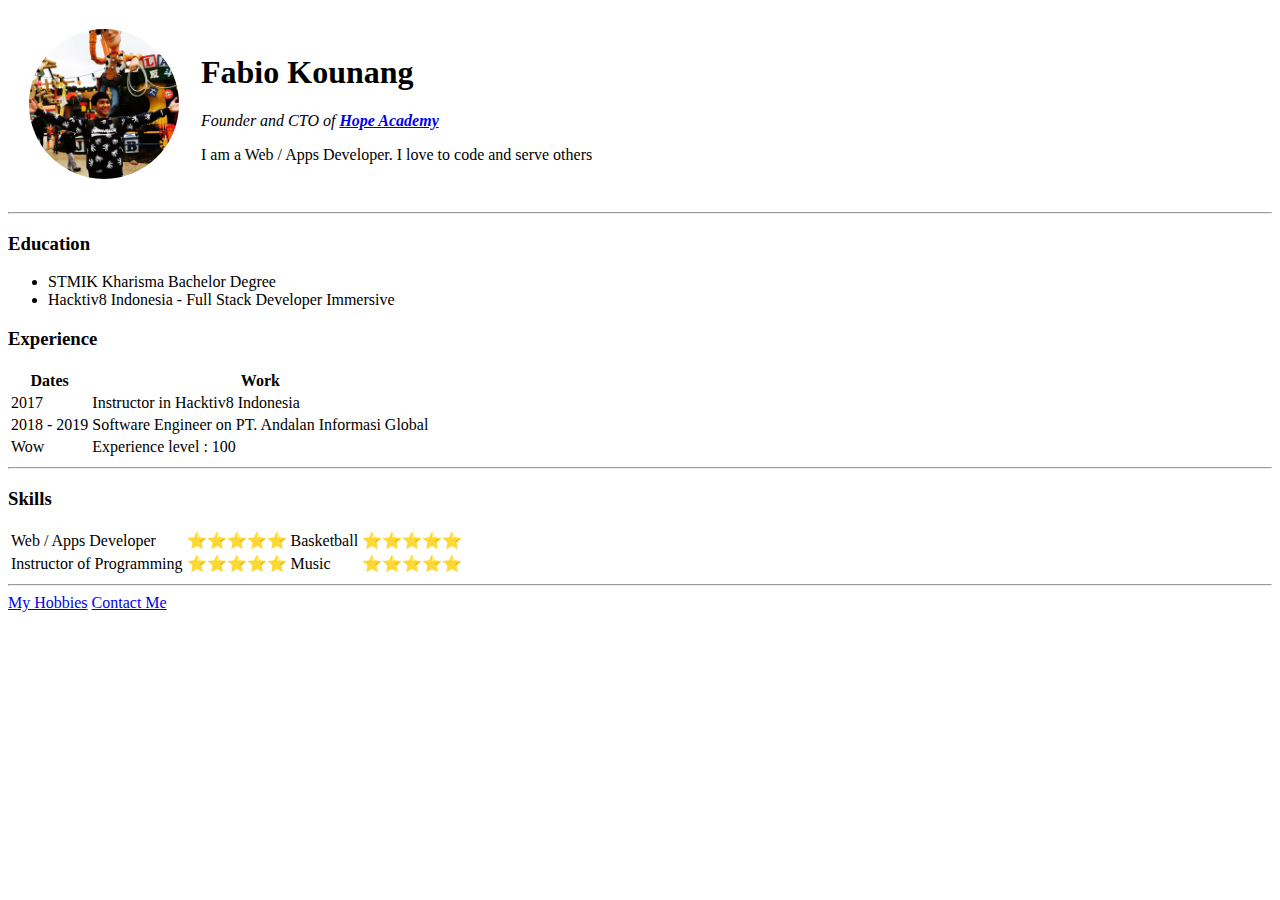
==== index.html @ ddc24b4d "Initial Commit to upload cv files" ====
<!DOCTYPE html>
<html lang="en">
<head>
  <meta charset="UTF-8">
  <meta name="viewport" content="width=device-width, initial-scale=1.0">
  <meta http-equiv="X-UA-Compatible" content="ie=edge">
  <title>Document</title>
</head>
<body>
  <table cellspacing="20">
    <tr>
      <td>        
        <img style="width: 150px; height: 150px;object-fit: cover; border-radius: 50%" src="photo.jpg" alt="Fabio Photo">
      </td>
      <td>
        <h1>Fabio Kounang</h1>
        <p><em>Founder and CTO of <strong><a href="https://www.google.com">Hope Academy</a></strong></em></p>
        <p>I am a Web / Apps Developer. I love to code and serve others</p>
      </td>
    </tr>
  </table>
 
  <hr> 
 
  <h3>Education</h3>
  <ul>
    <li>STMIK Kharisma Bachelor Degree</li>
    <li>Hacktiv8 Indonesia - Full Stack Developer Immersive</li>
  </ul>
  
  <h3>Experience</h3>
  <table>
    <thead>
      <th>Dates</th>
      <th>Work</th>
    </thead>

    <tbody>
      <tr>
        <td>2017</td>
        <td>Instructor in Hacktiv8 Indonesia</td>
      </tr>
      <tr>
        <td>2018 - 2019</td>
        <td>Software Engineer on PT. Andalan Informasi Global</td>
      </tr>
    </tbody>

    <tfoot>
      <tr>
        <td>Wow</td>
        <td>Experience level : 100</td>
      </tr>
    </tfoot>    
  </table>

  <hr>

  <h3>Skills</h3>

  <table>
    <tbody>
      <tr>
        <td>Web / Apps Developer</td>
        <td>⭐️⭐️⭐️⭐️⭐️</td>
        <td>Basketball</td>
        <td>⭐️⭐️⭐️⭐️⭐️</td>
      </tr>

      <tr>
        <td>Instructor of Programming</td>
        <td>⭐️⭐️⭐️⭐️⭐️</td>
        <td>Music</td>
        <td>⭐️⭐️⭐️⭐️⭐️</td>
      </tr>
    </tbody>
  </table>
  
  <hr>

  <a href="hobbies.html">My Hobbies</a>
  <a href="contact.html">Contact Me</a>

</body>
</html>
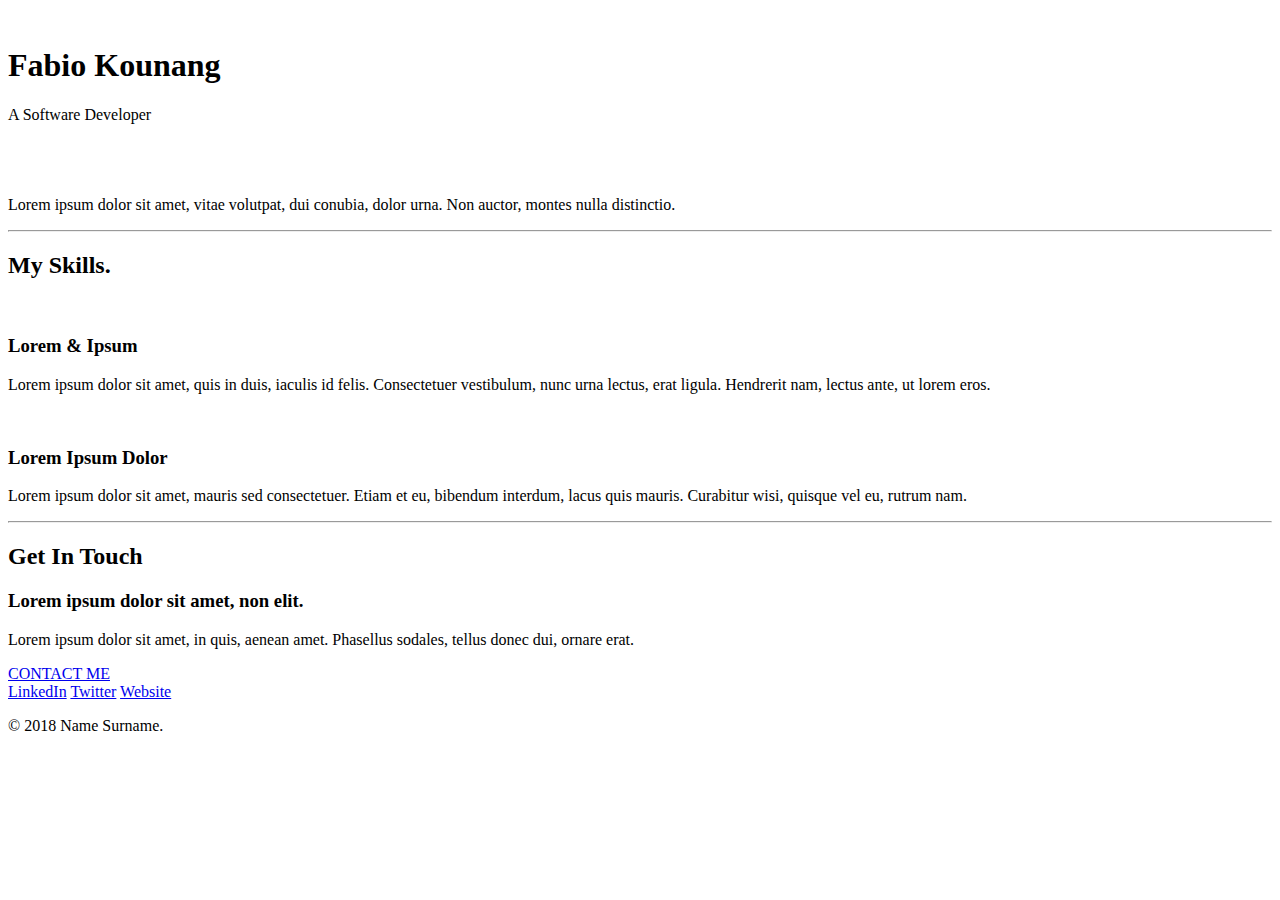
==== commit b03ff127: "Add files via upload" ====
--- a/index.html
+++ b/index.html
@@ -1,85 +1,59 @@
 <!DOCTYPE html>
 <html lang="en">
 <head>
-  <meta charset="UTF-8">
-  <meta name="viewport" content="width=device-width, initial-scale=1.0">
-  <meta http-equiv="X-UA-Compatible" content="ie=edge">
-  <title>Document</title>
+	<meta charset="UTF-8">
+	<meta name="viewport" content="width=device-width, initial-scale=1.0">
+	<meta http-equiv="X-UA-Compatible" content="ie=edge">
+	<title>Fabio Kounang</title>
+	<link rel="stylesheet" type="text/css" href="css/style.css">
+	<link rel="icon" href="favicon.ico">
+	<link href="https://fonts.googleapis.com/css?family=Merriweather|Montserrat|Sacramento" rel="stylesheet">
 </head>
 <body>
-  <table cellspacing="20">
-    <tr>
-      <td>        
-        <img style="width: 150px; height: 150px;object-fit: cover; border-radius: 50%" src="photo.jpg" alt="Fabio Photo">
-      </td>
-      <td>
-        <h1>Fabio Kounang</h1>
-        <p><em>Founder and CTO of <strong><a href="https://www.google.com">Hope Academy</a></strong></em></p>
-        <p>I am a Web / Apps Developer. I love to code and serve others</p>
-      </td>
-    </tr>
-  </table>
- 
-  <hr> 
- 
-  <h3>Education</h3>
-  <ul>
-    <li>STMIK Kharisma Bachelor Degree</li>
-    <li>Hacktiv8 Indonesia - Full Stack Developer Immersive</li>
-  </ul>
-  
-  <h3>Experience</h3>
-  <table>
-    <thead>
-      <th>Dates</th>
-      <th>Work</th>
-    </thead>
+	<div class="top-container">
+		<img class="top-cloud" src="images/cloud.svg" alt="">
+		<h1>Fabio Kounang</h1>
+		<p>A Software Developer</p>
+		<img class="bottom-cloud" src="images/cloud.svg" alt="">
+		<img src="/images/mountain.svg" alt="">
+	</div>
 
-    <tbody>
-      <tr>
-        <td>2017</td>
-        <td>Instructor in Hacktiv8 Indonesia</td>
-      </tr>
-      <tr>
-        <td>2018 - 2019</td>
-        <td>Software Engineer on PT. Andalan Informasi Global</td>
-      </tr>
-    </tbody>
-
-    <tfoot>
-      <tr>
-        <td>Wow</td>
-        <td>Experience level : 100</td>
-      </tr>
-    </tfoot>    
-  </table>
-
-  <hr>
-
-  <h3>Skills</h3>
-
-  <table>
-    <tbody>
-      <tr>
-        <td>Web / Apps Developer</td>
-        <td>⭐️⭐️⭐️⭐️⭐️</td>
-        <td>Basketball</td>
-        <td>⭐️⭐️⭐️⭐️⭐️</td>
-      </tr>
-
-      <tr>
-        <td>Instructor of Programming</td>
-        <td>⭐️⭐️⭐️⭐️⭐️</td>
-        <td>Music</td>
-        <td>⭐️⭐️⭐️⭐️⭐️</td>
-      </tr>
-    </tbody>
-  </table>
-  
-  <hr>
-
-  <a href="hobbies.html">My Hobbies</a>
-  <a href="contact.html">Contact Me</a>
-
+	<div class="middle-container">
+		<div class="profile">
+			<img src="images/photo.jpg" alt="">
+			<h2></h2>
+			<p>Lorem ipsum dolor sit amet, vitae volutpat, dui conubia, dolor urna. Non auctor, montes nulla distinctio.</p>
+		</div>
+		<hr>
+		<div class="skills">
+			<h2>My Skills.</h2>
+			<div class="skill-row">
+				<img class="" src="images/code.png" alt="">
+				<h3>Lorem & Ipsum</h3>
+				<p>Lorem ipsum dolor sit amet, quis in duis, iaculis id felis. Consectetuer vestibulum, nunc urna lectus, erat ligula. Hendrerit nam, lectus ante, ut lorem eros.</p>
+			</div>
+			<div class="skill-row">
+				<img class="" src="images/music.png" alt="">
+				<h3>Lorem Ipsum Dolor</h3>
+				<p>Lorem ipsum dolor sit amet, mauris sed consectetuer. Etiam et eu, bibendum interdum, lacus quis mauris. Curabitur wisi, quisque vel eu, rutrum nam.</p>
+			</div>
+		</div>
+		<hr>
+		<div class="contact-me">
+			<h2>Get In Touch</h2>
+			<h3>Lorem ipsum dolor sit amet, non elit.</h3>
+			<p>Lorem ipsum dolor sit amet, in quis, aenean amet. Phasellus sodales, tellus donec dui, ornare erat.</p>
+			<a class="btn" href="fabiokounang11@email.com">CONTACT ME</a>
+		</div>
+	</div>
+	
+	
+	<div class="bottom-container">
+		<a class="footer-link" href="https://www.linkedin.com/">LinkedIn</a>
+		<a class="footer-link" href="https://twitter.com/">Twitter</a>
+		<a class="footer-link" href="https://www.appbrewery.co/">Website</a>
+		<p>© 2018 Name Surname.</p>
+	</div>
+	
 </body>
 </html>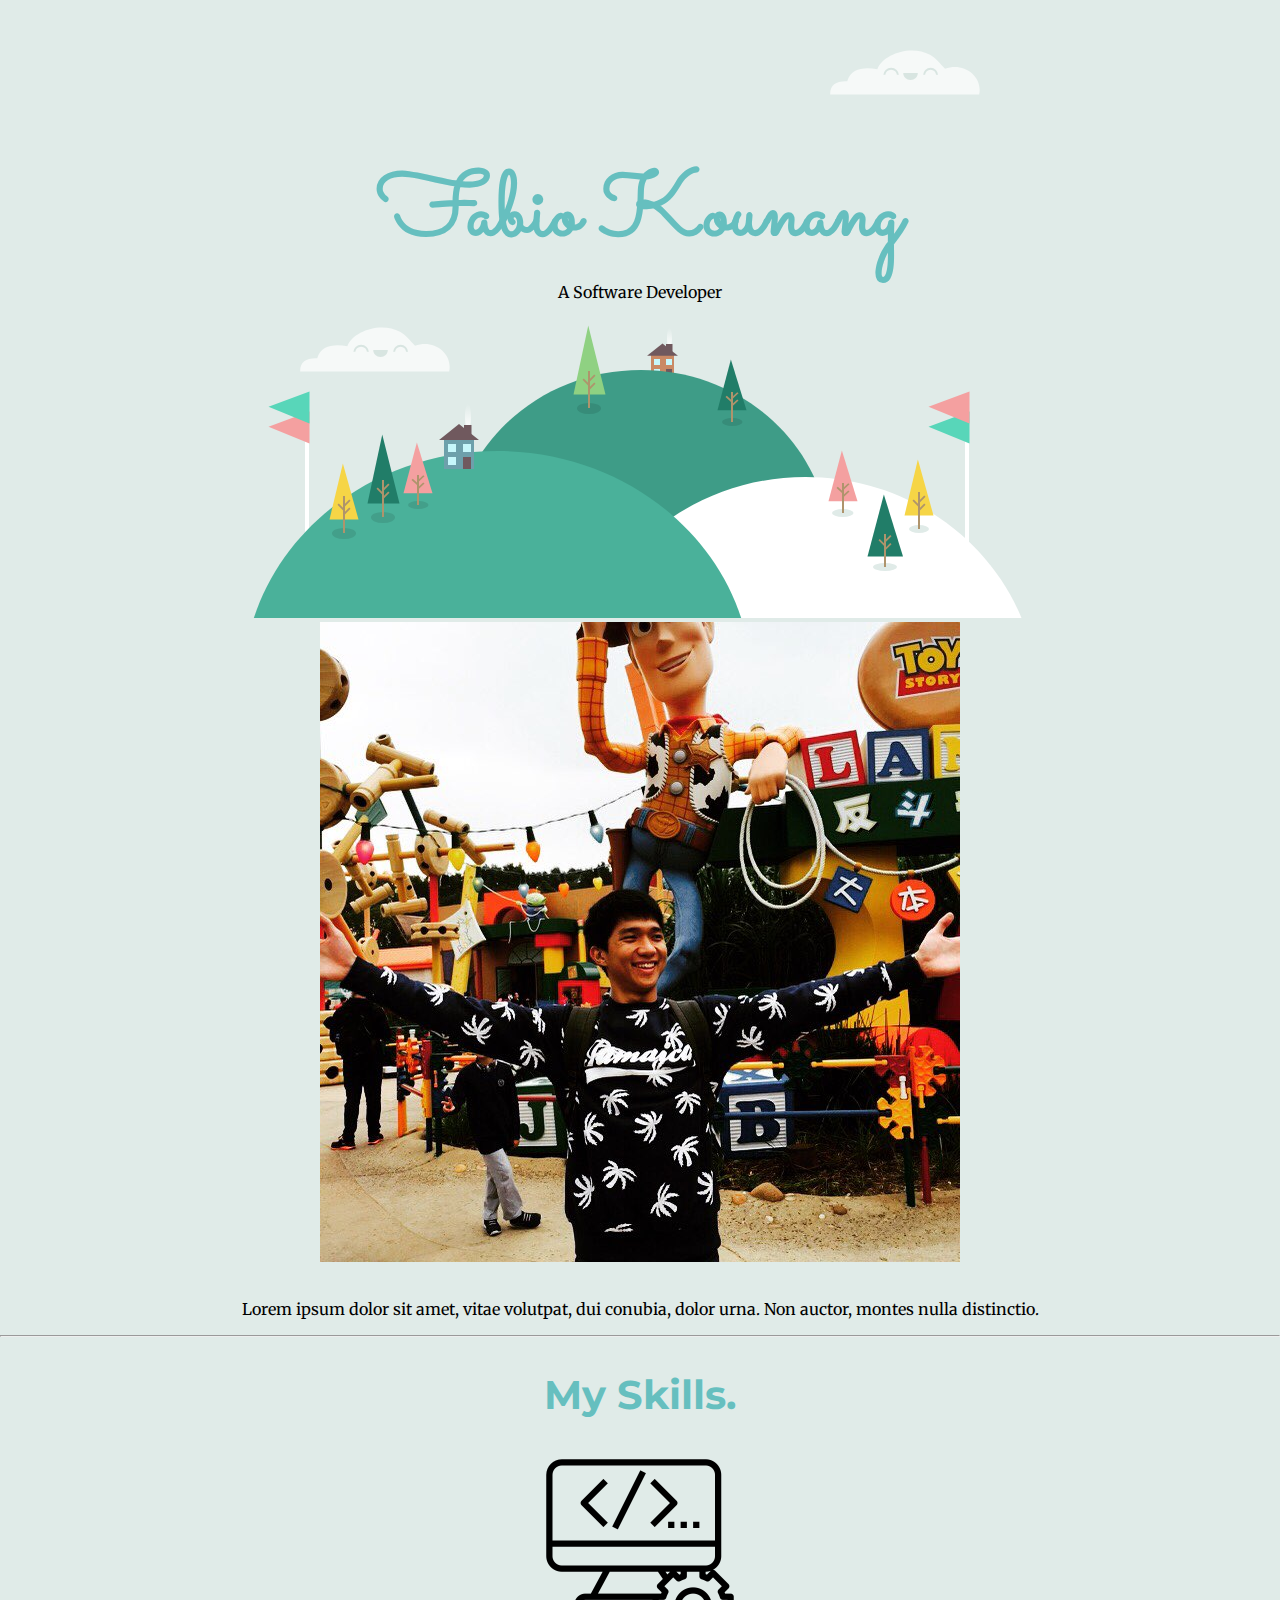
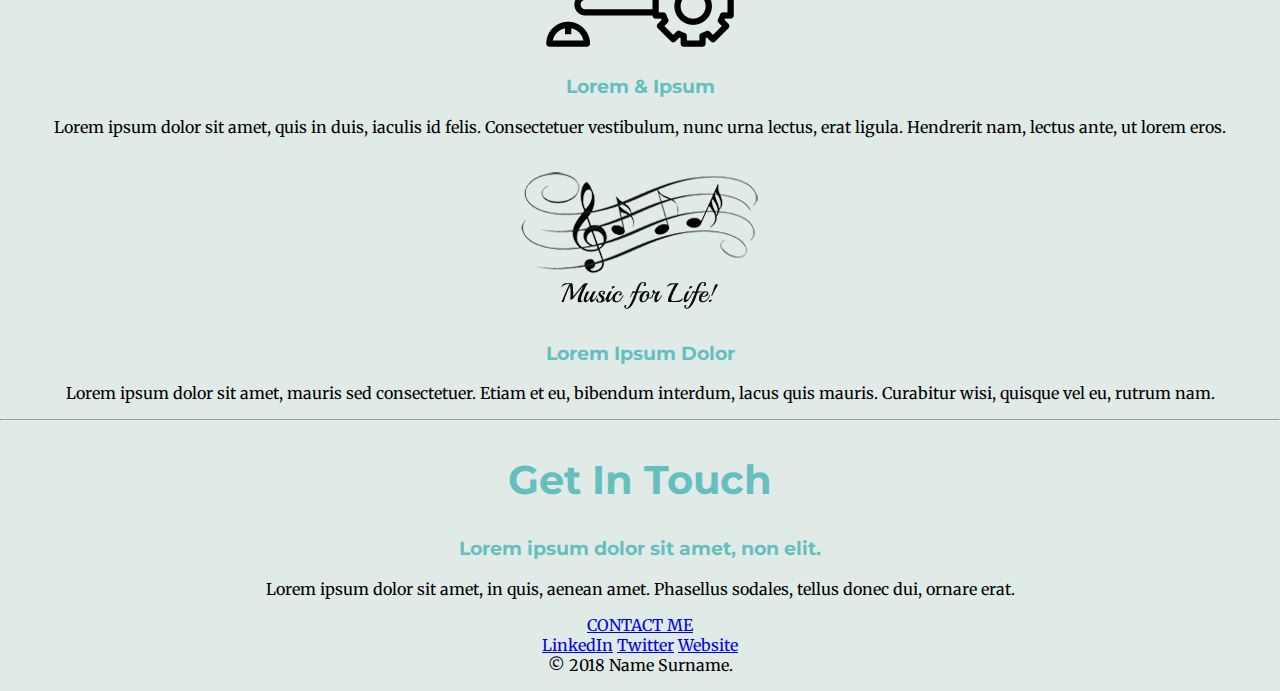
==== commit f7eafab0: "asdasd" ====
--- a/index.html
+++ b/index.html
@@ -5,7 +5,7 @@
 	<meta name="viewport" content="width=device-width, initial-scale=1.0">
 	<meta http-equiv="X-UA-Compatible" content="ie=edge">
 	<title>Fabio Kounang</title>
-	<link rel="stylesheet" type="text/css" href="css/style.css">
+	<link rel="stylesheet" type="text/css" href="/css/style.css">
 	<link rel="icon" href="favicon.ico">
 	<link href="https://fonts.googleapis.com/css?family=Merriweather|Montserrat|Sacramento" rel="stylesheet">
 </head>
--- a/css/style.css
+++ b/css/style.css
@@ -0,0 +1,57 @@
+body {
+	margin: 0;
+	padding: 0;
+	text-align: center;
+	font-family: 'Merriweather', serif;
+	background-color: #e0ebe8;
+}
+
+h1 {
+	font-family: 'Sacramento', cursive;
+	font-size: 5.625rem;
+	color: #66BFBF;
+	margin: 50px auto 0 auto;
+}
+
+p {
+	margin-top: 0;
+	font-weight: normal;
+}
+
+h2 {
+	font-size: 2.5rem;
+	color: #66BFBF;
+}
+
+h3 {
+	color: #66BFBF;
+}
+
+h2, h3 {
+	font-family: 'Montserrat', sans-serif;
+}
+
+div.top-container {
+	position: relative;
+	padding-top: 100px;
+}
+
+div.middle-container {
+
+}
+
+div.bottom-container {
+    
+}
+
+img.top-cloud {
+	position: absolute;
+	right: 300px;
+	top: 50px;
+}
+
+img.bottom-cloud {
+	position: absolute;
+	left: 300px;
+	bottom: 250px;
+}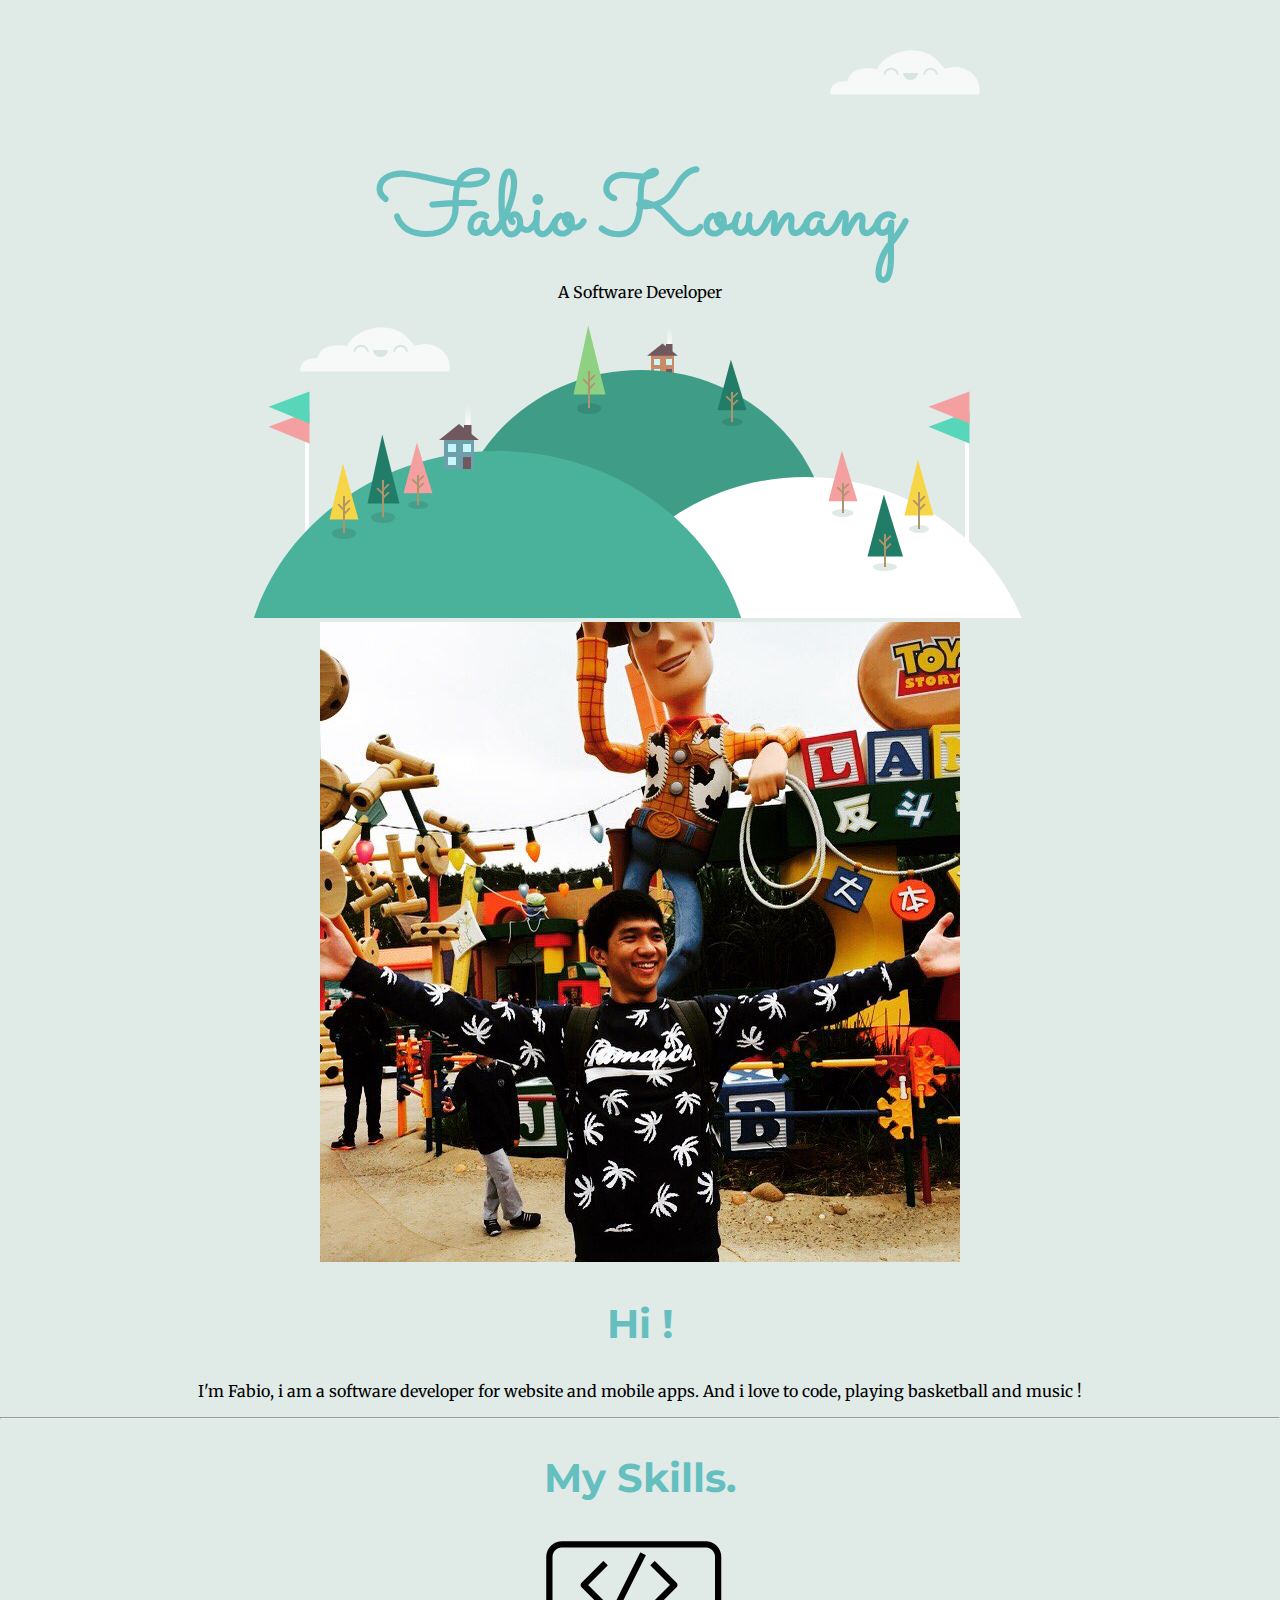
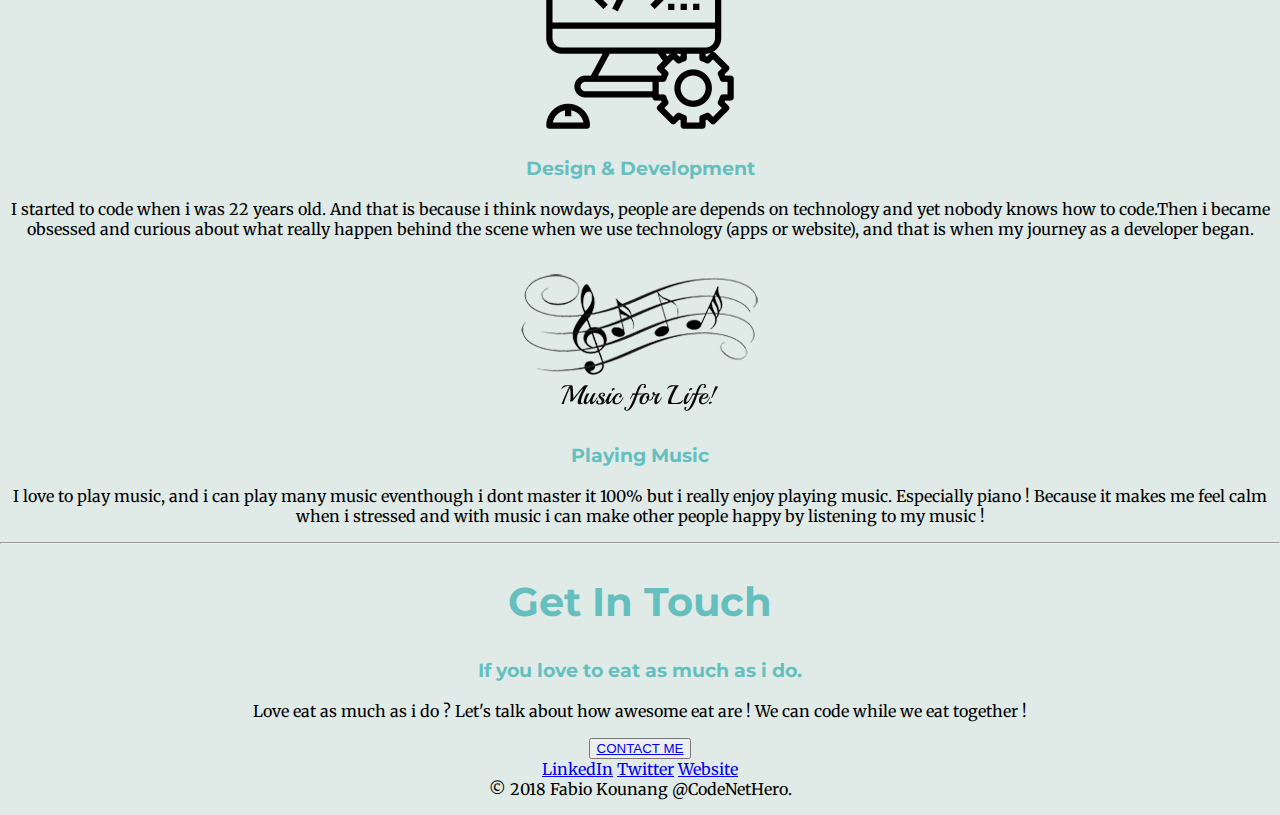
==== commit 2799b951: "upload newest" ====
--- a/index.html
+++ b/index.html
@@ -5,7 +5,7 @@
 	<meta name="viewport" content="width=device-width, initial-scale=1.0">
 	<meta http-equiv="X-UA-Compatible" content="ie=edge">
 	<title>Fabio Kounang</title>
-	<link rel="stylesheet" type="text/css" href="/css/style.css">
+	<link rel="stylesheet" type="text/css" href="css/style.css">
 	<link rel="icon" href="favicon.ico">
 	<link href="https://fonts.googleapis.com/css?family=Merriweather|Montserrat|Sacramento" rel="stylesheet">
 </head>
@@ -20,30 +20,34 @@
 
 	<div class="middle-container">
 		<div class="profile">
-			<img src="images/photo.jpg" alt="">
-			<h2></h2>
-			<p>Lorem ipsum dolor sit amet, vitae volutpat, dui conubia, dolor urna. Non auctor, montes nulla distinctio.</p>
+			<img class="img-profile" src="images/photo.jpg" alt="">
+			<h2>Hi !</h2>
+			<p class="profile-desc">I'm Fabio, i am a software developer for website and mobile apps. And i love to code, playing basketball and music !</p>
 		</div>
 		<hr>
 		<div class="skills">
 			<h2>My Skills.</h2>
 			<div class="skill-row">
-				<img class="" src="images/code.png" alt="">
-				<h3>Lorem & Ipsum</h3>
-				<p>Lorem ipsum dolor sit amet, quis in duis, iaculis id felis. Consectetuer vestibulum, nunc urna lectus, erat ligula. Hendrerit nam, lectus ante, ut lorem eros.</p>
+				<img class="code" src="images/code.png" alt="">
+				<h3>Design & Development</h3>
+				<p class="skill-desc">
+					I started to code when i was 22 years old. And that is because i think nowdays, people are depends on technology and yet nobody knows how to code.Then i became obsessed and curious about what really happen behind the scene when we use technology (apps or website), and that is when my journey as a developer began.
+				</p>
 			</div>
 			<div class="skill-row">
-				<img class="" src="images/music.png" alt="">
-				<h3>Lorem Ipsum Dolor</h3>
-				<p>Lorem ipsum dolor sit amet, mauris sed consectetuer. Etiam et eu, bibendum interdum, lacus quis mauris. Curabitur wisi, quisque vel eu, rutrum nam.</p>
+				<img class="music" src="images/music.png" alt="">
+				<h3>Playing Music</h3>
+				<p class="skill-desc">I love to play music, and i can play many music eventhough i dont master it 100% but i really enjoy playing music. Especially piano ! Because it makes me feel calm when i stressed and with music i can make other people happy by listening to my music !</p>
 			</div>
 		</div>
 		<hr>
 		<div class="contact-me">
 			<h2>Get In Touch</h2>
-			<h3>Lorem ipsum dolor sit amet, non elit.</h3>
-			<p>Lorem ipsum dolor sit amet, in quis, aenean amet. Phasellus sodales, tellus donec dui, ornare erat.</p>
-			<a class="btn" href="fabiokounang11@email.com">CONTACT ME</a>
+			<h3>If you love to eat as much as i do.</h3>
+			<p>Love eat as much as i do ? Let's talk about how awesome eat are ! We can code while we eat together !</p>
+			<button class="contact-button">
+				<a class="btn" href="fabiokounang11@email.com">CONTACT ME</a>
+			</button>
 		</div>
 	</div>
 	
@@ -52,7 +56,7 @@
 		<a class="footer-link" href="https://www.linkedin.com/">LinkedIn</a>
 		<a class="footer-link" href="https://twitter.com/">Twitter</a>
 		<a class="footer-link" href="https://www.appbrewery.co/">Website</a>
-		<p>© 2018 Name Surname.</p>
+		<p>© 2018 Fabio Kounang @CodeNetHero.</p>
 	</div>
 	
 </body>
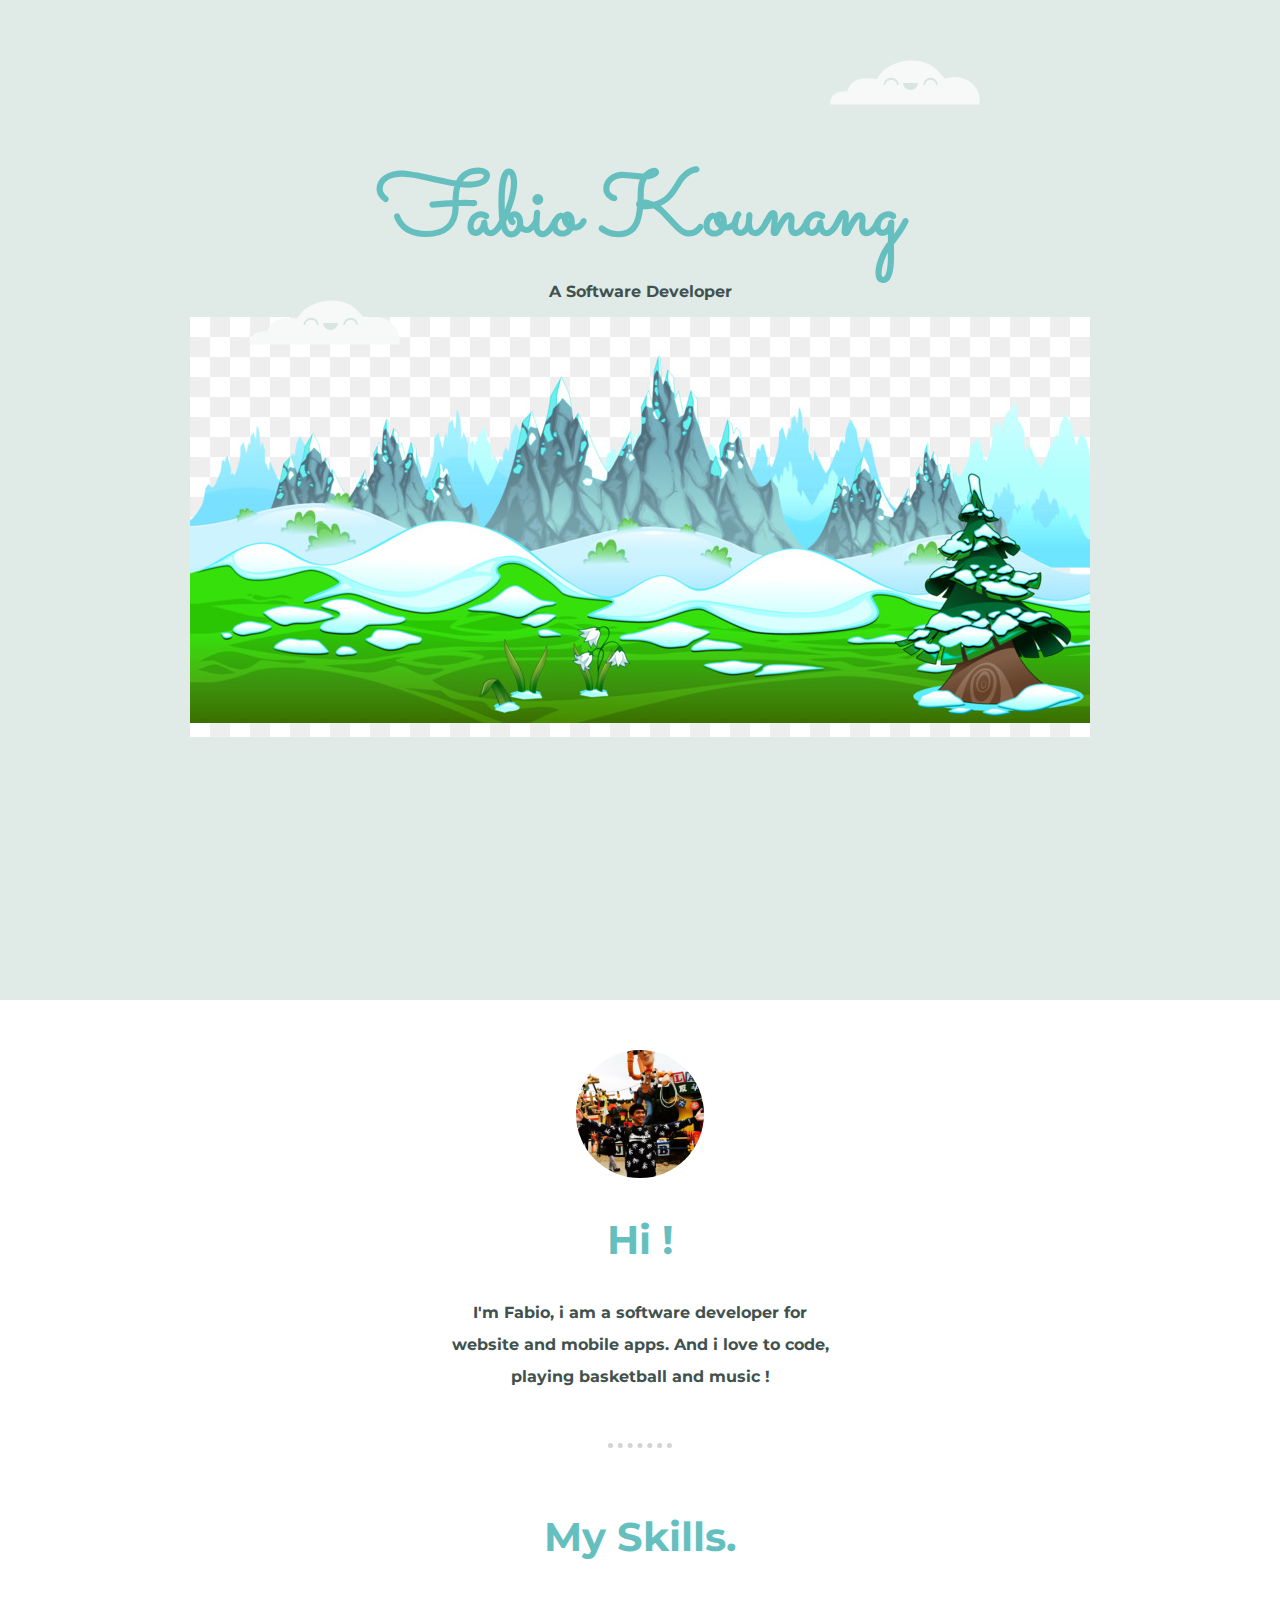
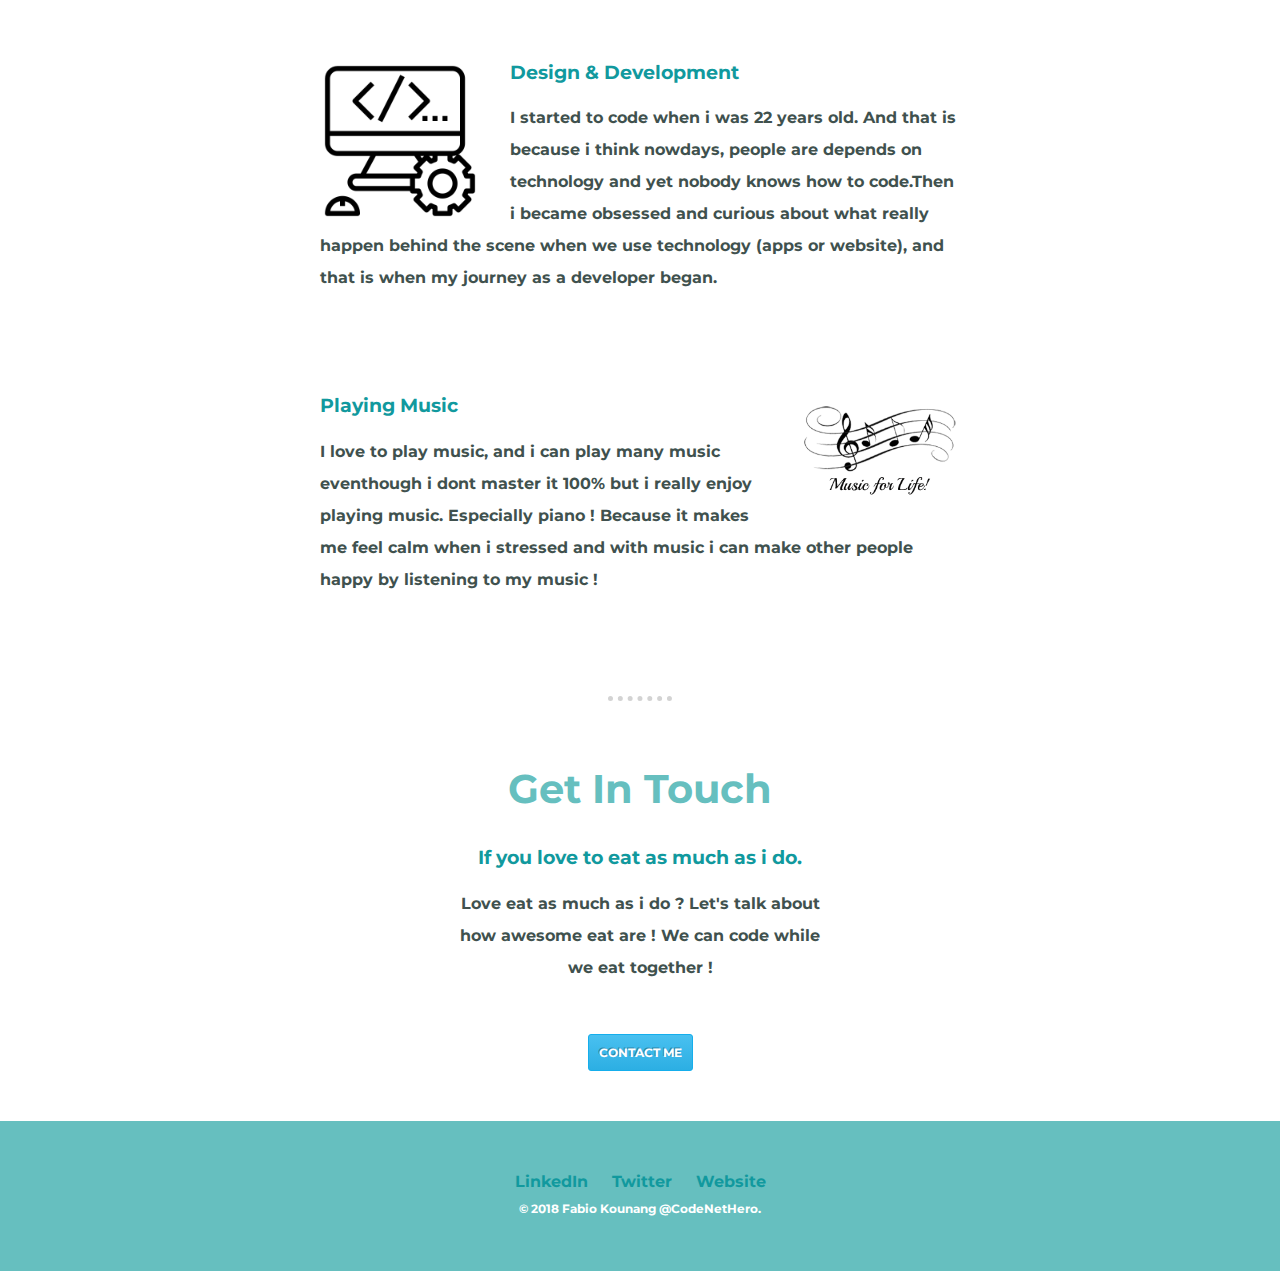
==== commit ad2bf8a5: "finish" ====
--- a/index.html
+++ b/index.html
@@ -15,7 +15,7 @@
 		<h1>Fabio Kounang</h1>
 		<p>A Software Developer</p>
 		<img class="bottom-cloud" src="images/cloud.svg" alt="">
-		<img src="/images/mountain.svg" alt="">
+		<img src="/images/mountain.jpg" alt="">
 	</div>
 
 	<div class="middle-container">
--- a/css/style.css
+++ b/css/style.css
@@ -1,9 +1,16 @@
 body {
 	margin: 0;
 	padding: 0;
+	color: #40514E;
 	text-align: center;
 	font-family: 'Merriweather', serif;
-	background-color: #e0ebe8;
+}
+
+hr {
+	width: 5%;
+	border: none;
+	border-top: 5px dotted lightgrey;
+	padding-bottom: 30px;
 }
 
 h1 {
@@ -13,45 +20,136 @@
 	margin: 50px auto 0 auto;
 }
 
-p {
-	margin-top: 0;
-	font-weight: normal;
-}
-
 h2 {
 	font-size: 2.5rem;
 	color: #66BFBF;
 }
 
 h3 {
-	color: #66BFBF;
+	color: #11999E;
 }
 
 h2, h3 {
+	font-family: 'Montserrat', sans-serif;
+	font-weight: bold;
+}
+
+p {
+	margin-top: 0;
 	font-family: 'Montserrat', sans-serif;
 }
 
 div.top-container {
 	position: relative;
 	padding-top: 100px;
+	background-color: #e0ebe8;
+	height: 100vh;
+}
+
+div.middle-container p.profile-desc, 
+div.contact-me p {
+	width: 30%;
+	margin: 0 auto;
+	line-height: 2;
+}
+
+p {
+	font-weight: bold;
+}
+
+div.profile {
+	margin-bottom: 50px;
 }
 
 div.middle-container {
+	padding-top: 50px;
+}
 
+a {
+	text-decoration: none;
+	color: white;
+	font-family: 'Montserrat', sans-serif;
+	font-weight: bold;
+}
+
+a.footer-link {
+	padding: 0 10px;
+	color: #11999E;
+}
+
+div.contact-me button {
+	margin-top: 50px;
+	border:1px solid #15aeec; -webkit-border-radius: 3px; -moz-border-radius: 3px;border-radius: 3px;font-size:12px;font-family:arial, helvetica, sans-serif; padding: 10px 10px 10px 10px; text-decoration:none; display:inline-block;text-shadow: -1px -1px 0 rgba(0,0,0,0.3);font-weight:bold; color: #FFFFFF;
+	background-color: #49c0f0; background-image: -webkit-gradient(linear, left top, left bottom, from(#49c0f0), to(#2CAFE3));
+	background-image: -webkit-linear-gradient(top, #49c0f0, #2CAFE3);
+	background-image: -moz-linear-gradient(top, #49c0f0, #2CAFE3);
+	background-image: -ms-linear-gradient(top, #49c0f0, #2CAFE3);
+	background-image: -o-linear-gradient(top, #49c0f0, #2CAFE3);
+	background-image: linear-gradient(to bottom, #49c0f0, #2CAFE3);filter:progid:DXImageTransform.Microsoft.gradient(GradientType=0,startColorstr=#49c0f0, endColorstr=#2CAFE3);
+}
+
+div.contact-me button:hover{
+	border:1px solid #1090c3;
+	background-color: #1ab0ec; background-image: -webkit-gradient(linear, left top, left bottom, from(#1ab0ec), to(#1a92c2));
+	background-image: -webkit-linear-gradient(top, #1ab0ec, #1a92c2);
+	background-image: -moz-linear-gradient(top, #1ab0ec, #1a92c2);
+	background-image: -ms-linear-gradient(top, #1ab0ec, #1a92c2);
+	background-image: -o-linear-gradient(top, #1ab0ec, #1a92c2);
+	background-image: linear-gradient(to bottom, #1ab0ec, #1a92c2);filter:progid:DXImageTransform.Microsoft.gradient(GradientType=0,startColorstr=#1ab0ec, endColorstr=#1a92c2);
 }
 
 div.bottom-container {
-    
+	padding-top: 50px;
+	margin-top: 50px;
+	height: 100px;
+  background-color: #66BFBF;
+}
+
+div.bottom-container p {
+	font-size: 12px;
+	padding-top: 10px;
+	color: white;
 }
 
 img.top-cloud {
 	position: absolute;
 	right: 300px;
-	top: 50px;
+	top: 60px;
 }
 
 img.bottom-cloud {
 	position: absolute;
-	left: 300px;
-	bottom: 250px;
+	left: 250px;
+	top: 300px;
+}
+
+.img-profile {
+	width: 10%;
+	border-radius: 50%;
+	object-fit: cover;
+}
+
+.skill-row {
+	width: 50%;
+	margin: 100px auto;
+}
+
+.skill-row h3, .skill-row p {
+	text-align: left;
+}
+
+.skill-row img.code {
+	width: 25%;
+	float: left;
+	margin-right: 30px;
+}
+
+.skill-row img.music {
+	width: 25%;
+	float: right;
+	margin-left: 30px;
+}
+
+.skill-row p {
+	line-height: 2;
 }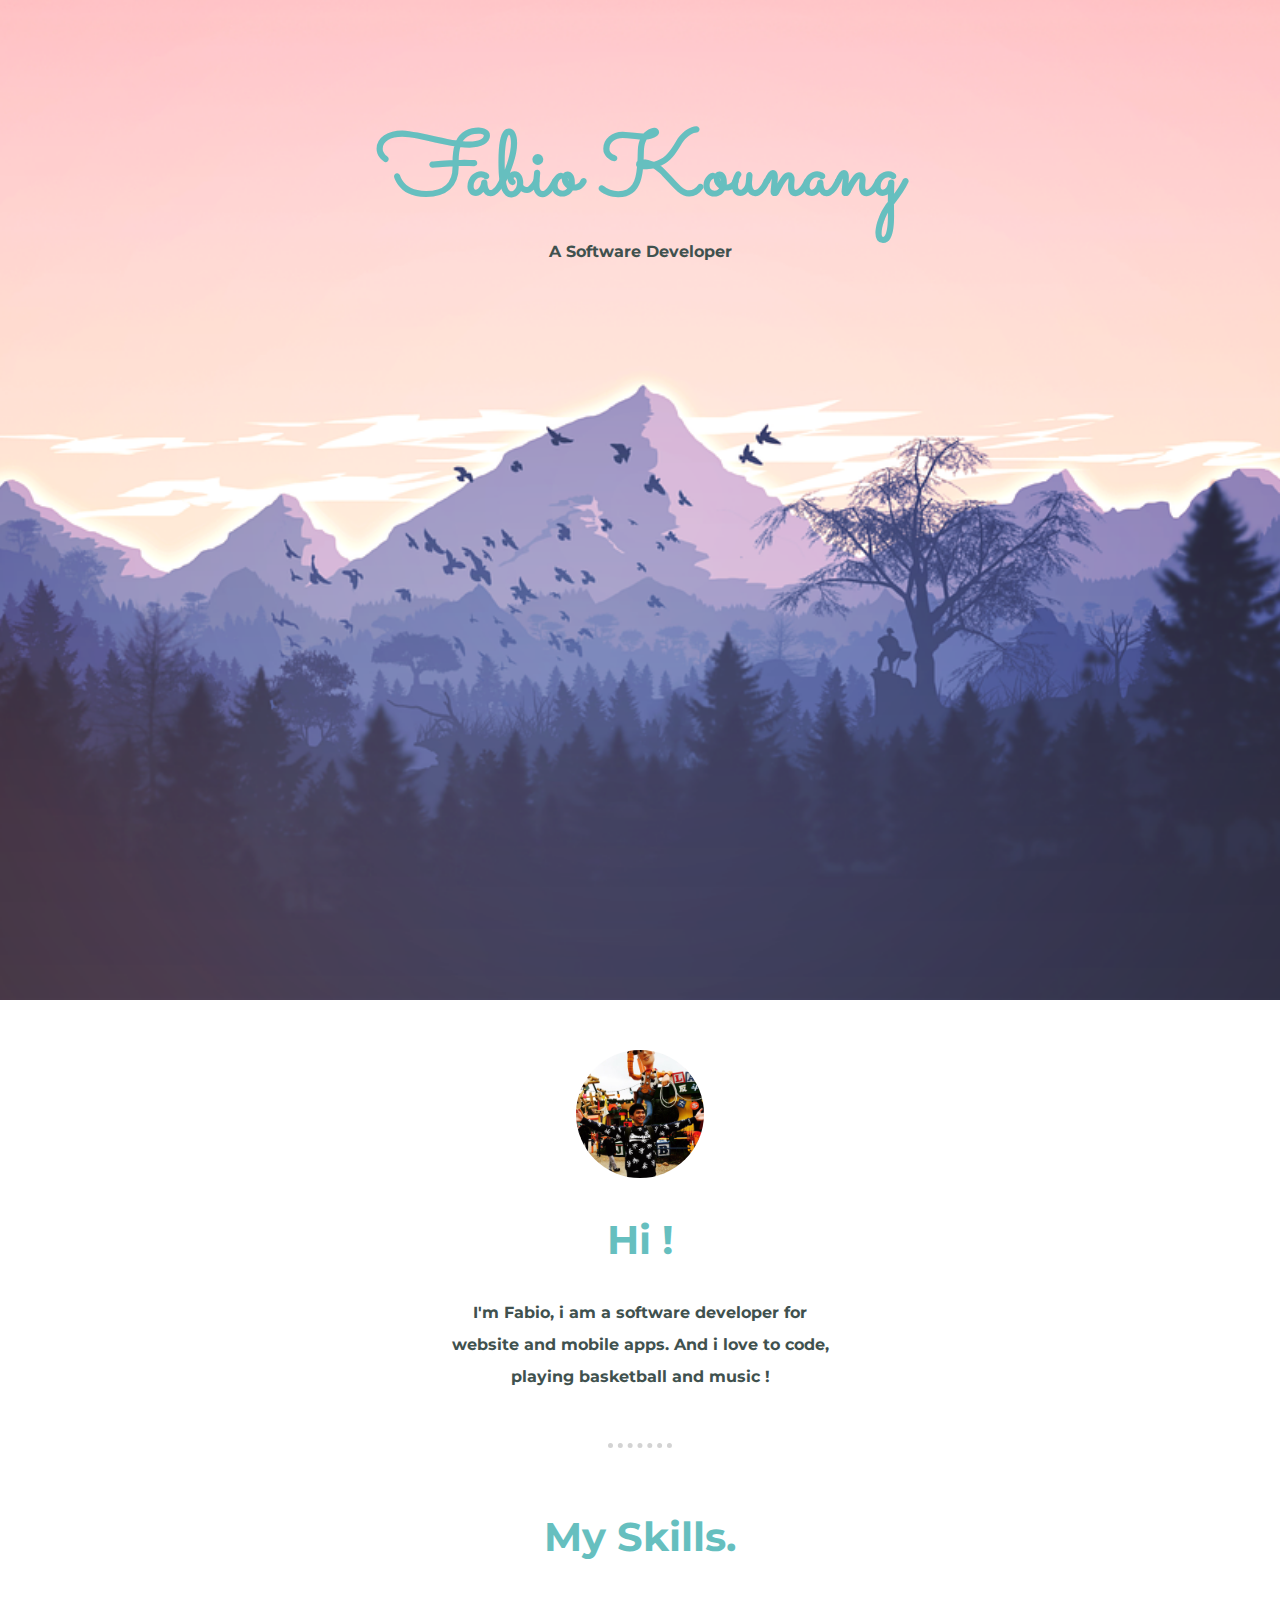
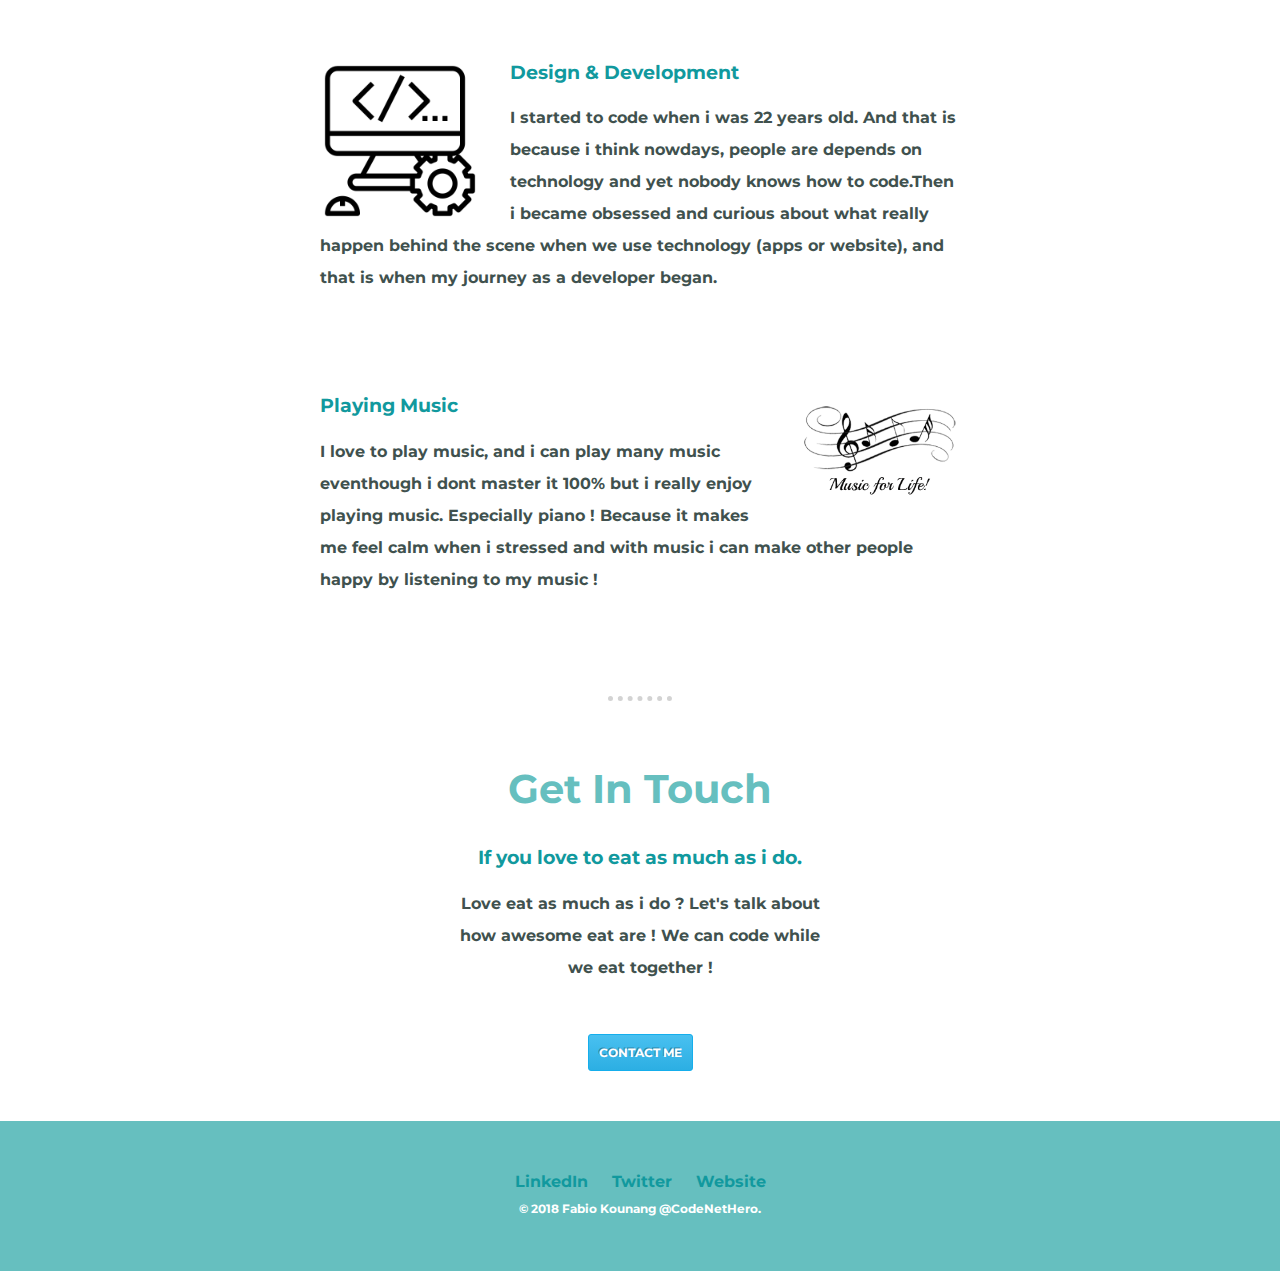
==== commit 4360af56: "finishing" ====
--- a/index.html
+++ b/index.html
@@ -11,11 +11,11 @@
 </head>
 <body>
 	<div class="top-container">
-		<img class="top-cloud" src="images/cloud.svg" alt="">
+		<!-- <img class="top-cloud" src="images/cloud.svg" alt=""> -->
 		<h1>Fabio Kounang</h1>
 		<p>A Software Developer</p>
-		<img class="bottom-cloud" src="images/cloud.svg" alt="">
-		<img src="/images/mountain.jpg" alt="">
+		<!-- <img class="bottom-cloud" src="images/cloud.svg" alt=""> -->
+		<!-- <img src="/images/mountain.svg" alt=""> -->
 	</div>
 
 	<div class="middle-container">
--- a/css/style.css
+++ b/css/style.css
@@ -17,7 +17,7 @@
 	font-family: 'Sacramento', cursive;
 	font-size: 5.625rem;
 	color: #66BFBF;
-	margin: 50px auto 0 auto;
+	margin: 10px auto 0 auto;
 }
 
 h2 {
@@ -42,7 +42,10 @@
 div.top-container {
 	position: relative;
 	padding-top: 100px;
-	background-color: #e0ebe8;
+	background-image: url('/images/mountain.png');
+	background-size: cover;
+	background-repeat: no-repeat;
+	background-position: center;
 	height: 100vh;
 }
 
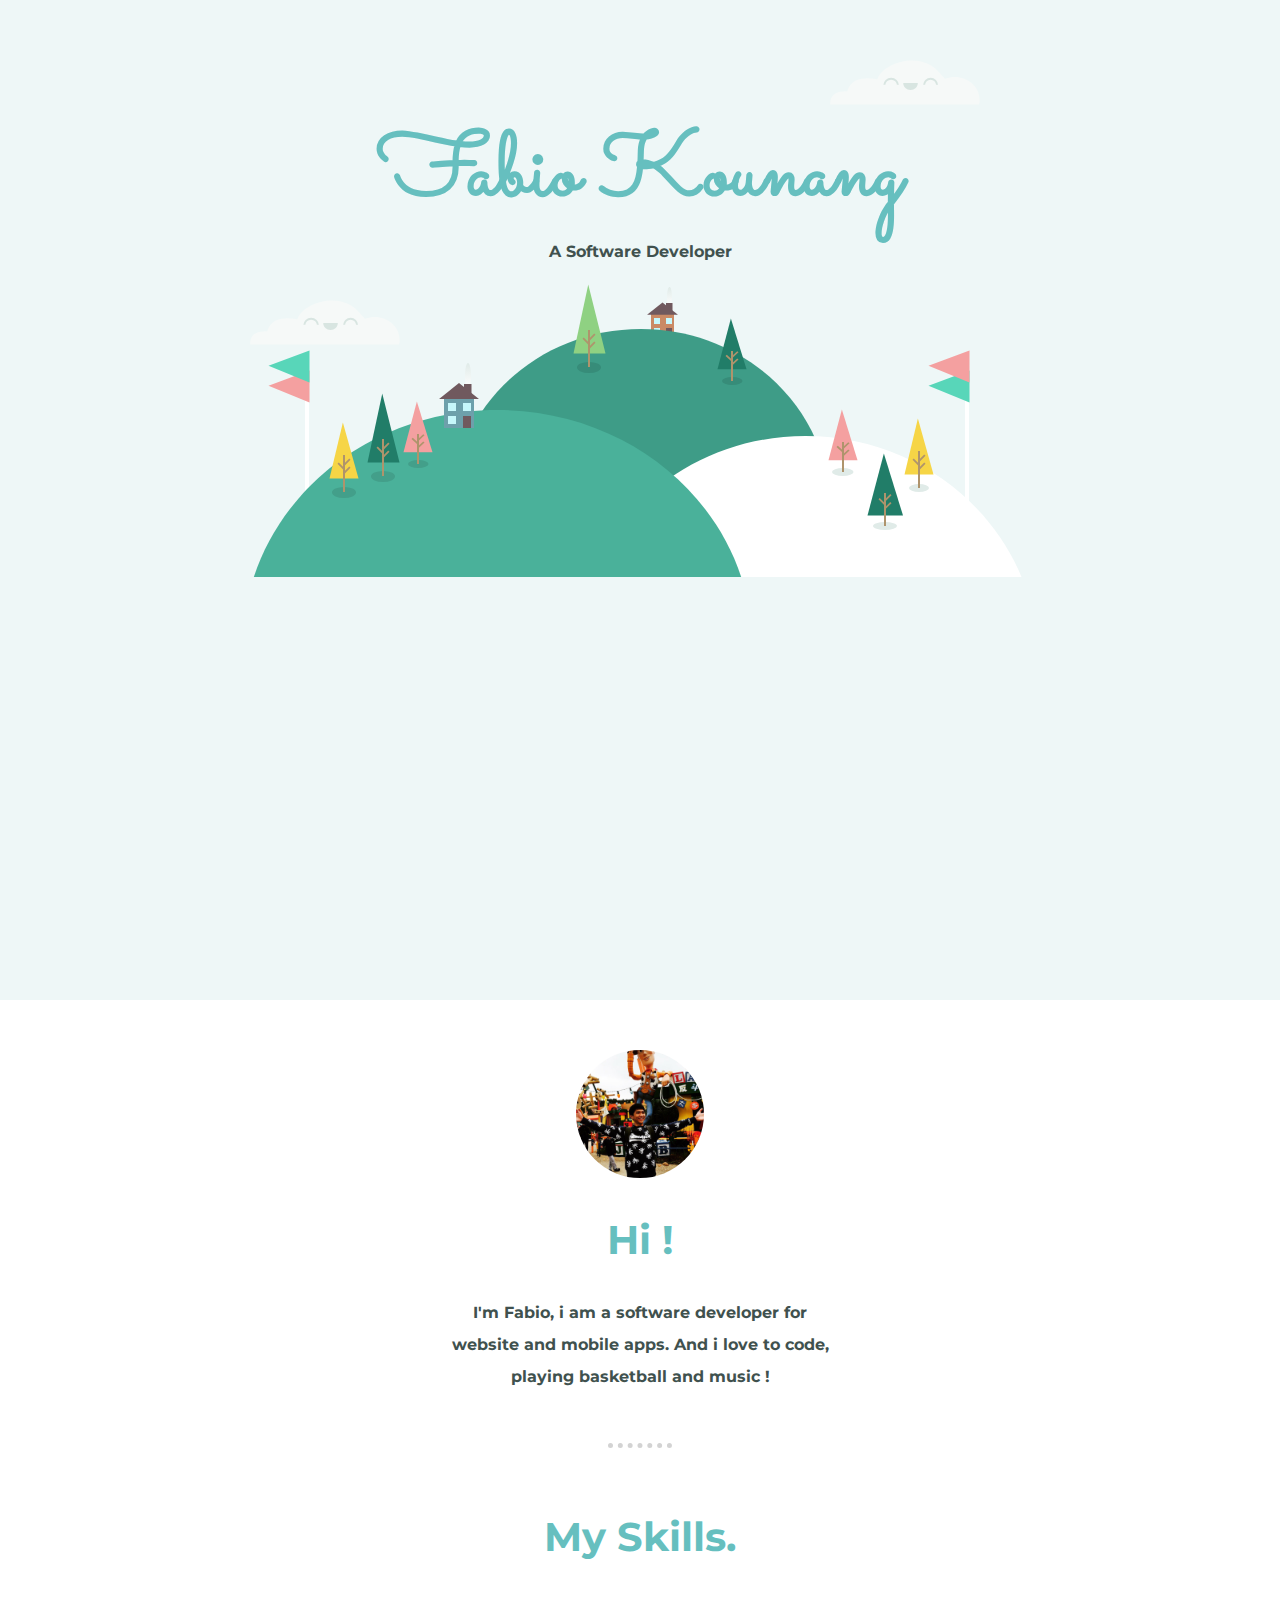
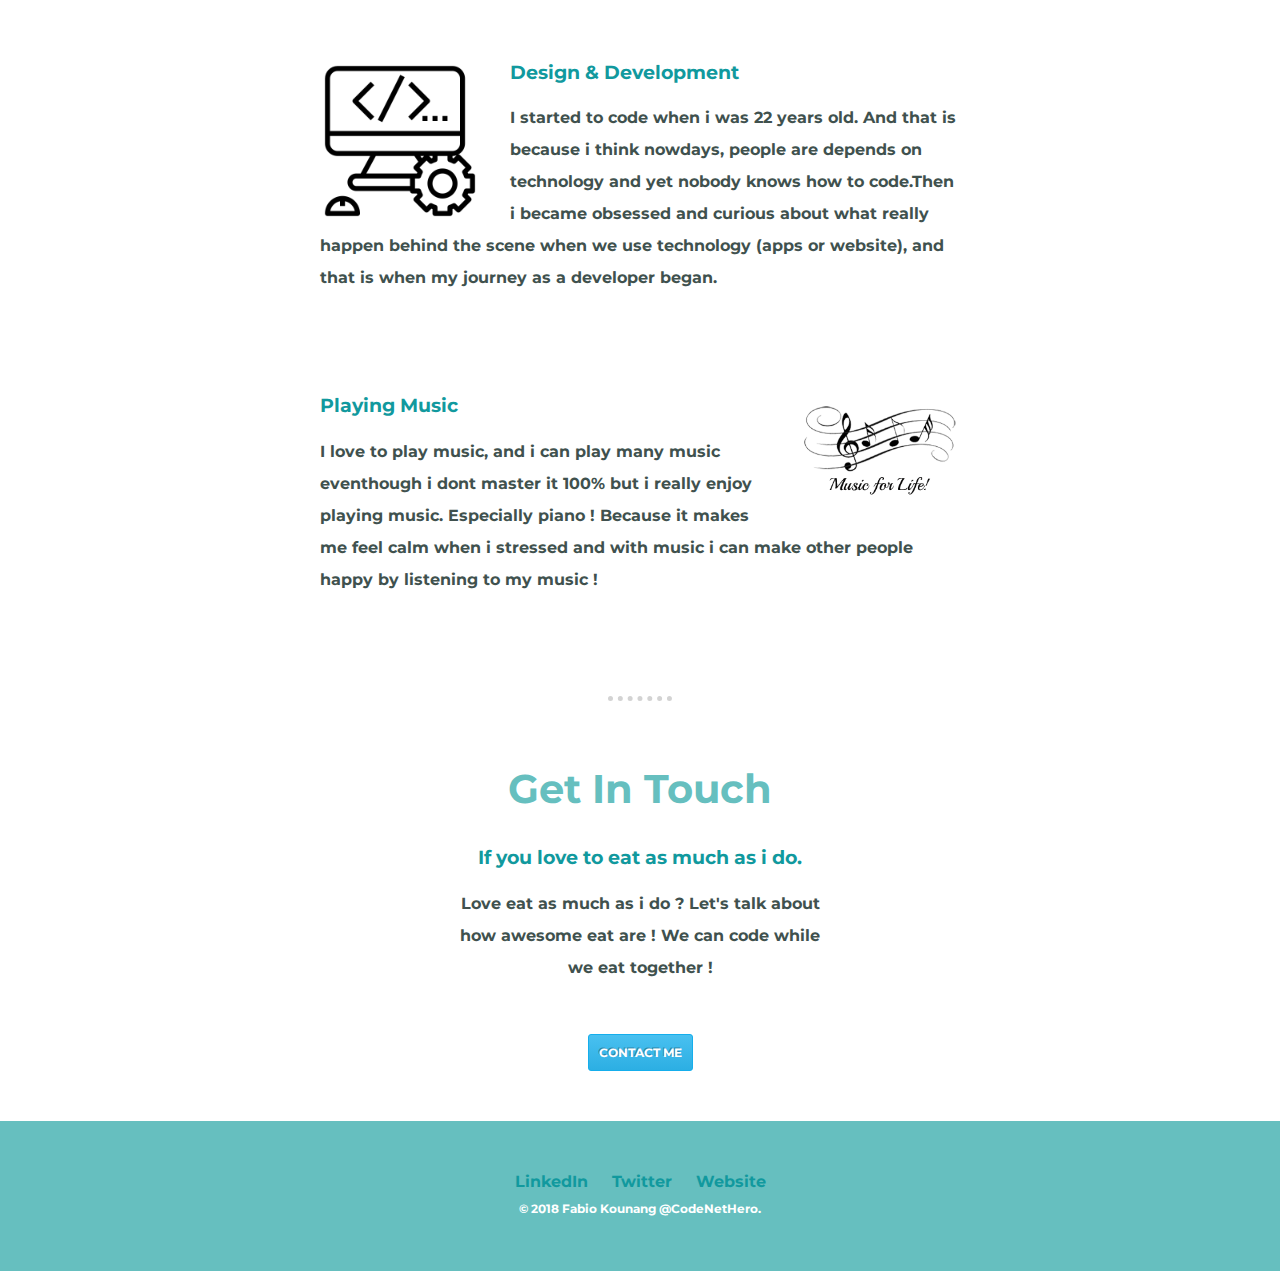
==== commit 4fb7752a: "finishing" ====
--- a/index.html
+++ b/index.html
@@ -11,11 +11,11 @@
 </head>
 <body>
 	<div class="top-container">
-		<!-- <img class="top-cloud" src="images/cloud.svg" alt=""> -->
+		<img class="top-cloud" src="images/cloud.svg" alt="">
 		<h1>Fabio Kounang</h1>
 		<p>A Software Developer</p>
-		<!-- <img class="bottom-cloud" src="images/cloud.svg" alt=""> -->
-		<!-- <img src="/images/mountain.svg" alt=""> -->
+		<img class="bottom-cloud" src="images/cloud.svg" alt="">
+		<img src="images/mountain.svg" alt="">
 	</div>
 
 	<div class="middle-container">
--- a/css/style.css
+++ b/css/style.css
@@ -42,10 +42,7 @@
 div.top-container {
 	position: relative;
 	padding-top: 100px;
-	background-image: url('/images/mountain.png');
-	background-size: cover;
-	background-repeat: no-repeat;
-	background-position: center;
+	background-color: rgb(238, 247, 247);
 	height: 100vh;
 }
 
